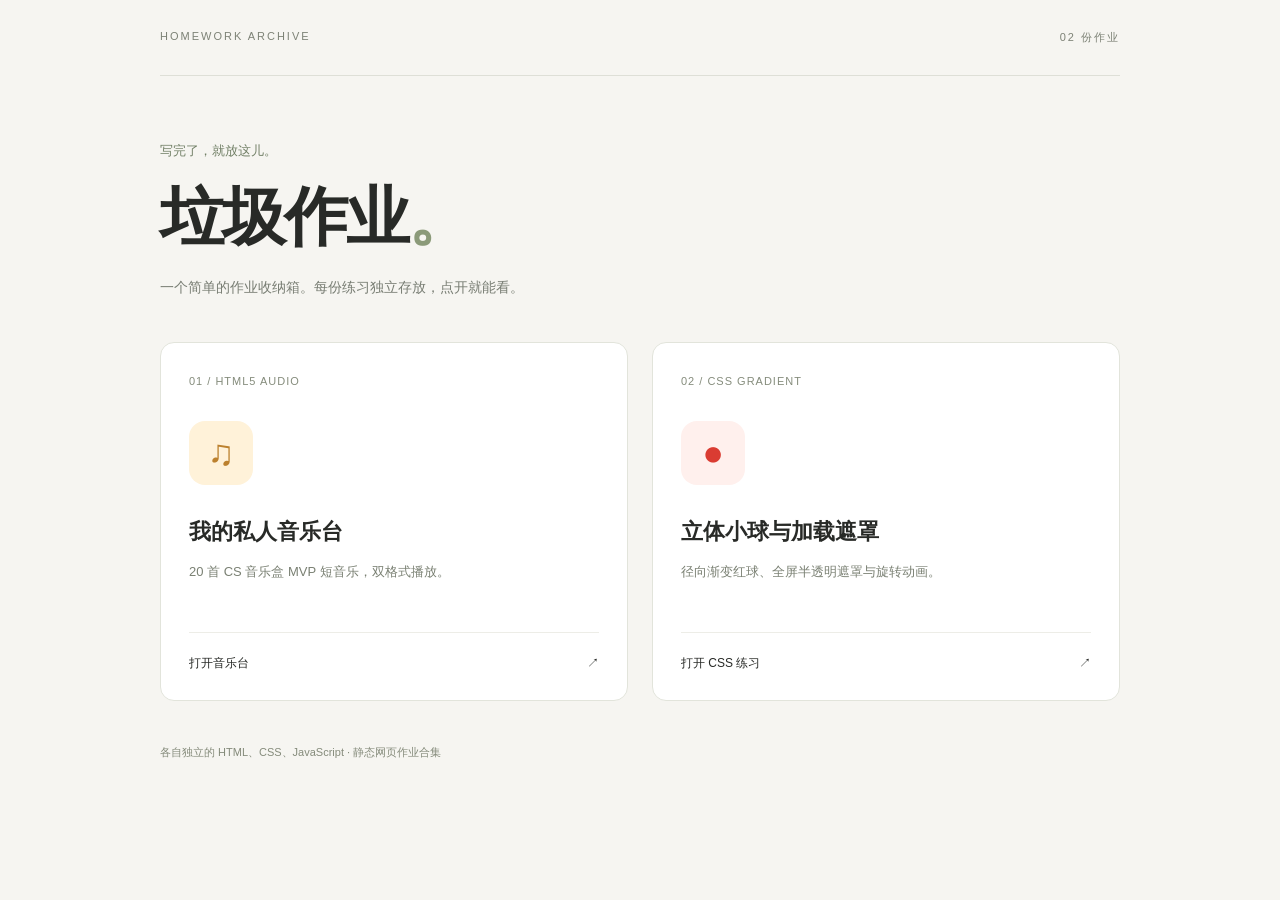
==== index.html @ c282f8b0 "Organize independent homework projects with an index page" ====
<!DOCTYPE html>
<html lang="zh-CN">
<head>
  <meta charset="UTF-8">
  <meta name="viewport" content="width=device-width, initial-scale=1.0">
  <title>垃圾作业 · 作业收纳箱</title>
  <link rel="stylesheet" href="style.css">
</head>
<body>
  <main>
    <header><span>HOMEWORK ARCHIVE</span><span>02 份作业</span></header>
    <p class="eyebrow">写完了，就放这儿。</p>
    <h1>垃圾作业<span>。</span></h1>
    <p class="intro">一个简单的作业收纳箱。每份练习独立存放，点开就能看。</p>
    <nav aria-label="作业目录">
      <a class="card music" href="music/index.html">
        <span class="number">01 / HTML5 AUDIO</span>
        <span class="symbol" aria-hidden="true">♫</span>
        <h2>我的私人音乐台</h2>
        <p>20 首 CS 音乐盒 MVP 短音乐，双格式播放。</p>
        <span class="enter">打开音乐台 <span aria-hidden="true">↗</span></span>
      </a>
      <a class="card ball" href="css-practice/index.html">
        <span class="number">02 / CSS GRADIENT</span>
        <span class="symbol" aria-hidden="true">●</span>
        <h2>立体小球与加载遮罩</h2>
        <p>径向渐变红球、全屏半透明遮罩与旋转动画。</p>
        <span class="enter">打开 CSS 练习 <span aria-hidden="true">↗</span></span>
      </a>
    </nav>
    <footer>各自独立的 HTML、CSS、JavaScript · 静态网页作业合集</footer>
  </main>
</body>
</html>
---- style.css ----
* { box-sizing: border-box; }
body { margin: 0; background: #f6f5f1; color: #282a27; font-family: "Segoe UI", "Microsoft YaHei", sans-serif; }
main { width: min(960px, calc(100% - 40px)); margin: auto; }
header { display: flex; justify-content: space-between; border-bottom: 1px solid #dedfd7; padding: 30px 0; font-size: 11px; letter-spacing: 2px; color: #7d8276; }
.eyebrow { margin-top: 66px; font-size: 13px; color: #728067; }
h1 { font-size: clamp(40px, 7vw, 64px); margin: 14px 0; letter-spacing: -2px; }
h1 > span { color: #8b9a79; }
.intro { color: #797e74; line-height: 1.8; font-size: 14px; }
nav { display: grid; grid-template-columns: 1fr 1fr; gap: 24px; margin: 42px 0; }
.card { display: block; text-decoration: none; color: inherit; background: #fff; border: 1px solid #e2e4db; border-radius: 14px; padding: 28px; transition: transform .2s, border-color .2s; }
.card:hover { transform: translateY(-4px); border-color: #97a187; }
.card:focus-visible { outline: 3px solid #728067; outline-offset: 5px; }
.number { color: #858c7c; font-size: 11px; letter-spacing: 1px; }
.symbol { display: grid; place-items: center; width: 64px; height: 64px; margin: 32px 0; border-radius: 16px; font-size: 36px; background: #fff2d9; color: #bc812e; }
.ball .symbol { color: #da3c32; background: #fff0ed; }
h2 { font-size: 22px; margin: 0 0 12px; }
.card p { font-size: 13px; line-height: 1.8; color: #7a8073; min-height: 46px; }
.enter { display: flex; justify-content: space-between; padding-top: 22px; margin-top: 26px; border-top: 1px solid #ededE7; font-size: 12px; }
footer { font-size: 11px; color: #858b7b; padding-bottom: 30px; line-height: 1.8; }
@media(max-width: 640px) { nav { grid-template-columns: 1fr; } .eyebrow { margin-top: 40px; } }
@media(prefers-reduced-motion: reduce) { .card { transition: none; } }
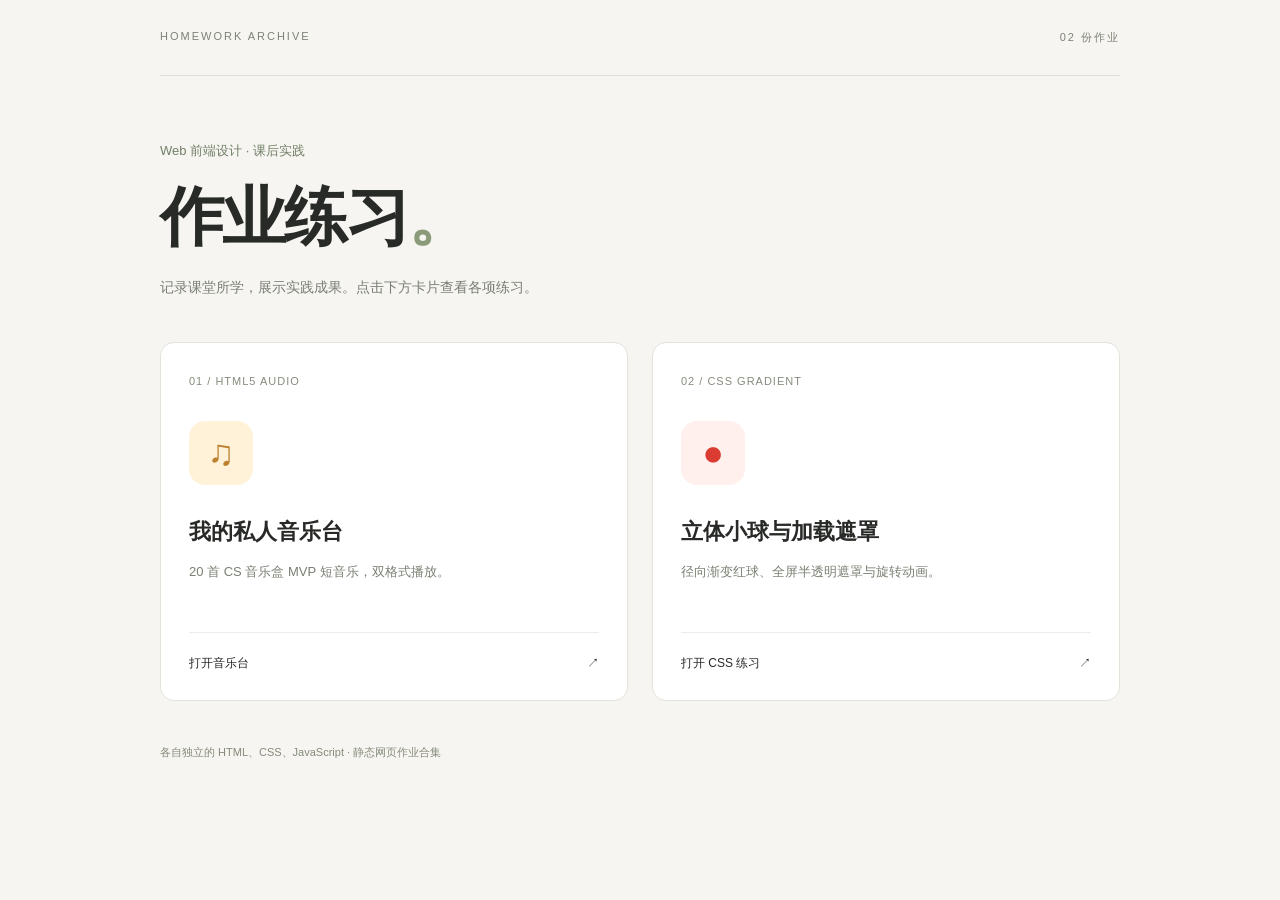
==== commit 3a640818: "Rename homework collection for classroom submission" ====
--- a/index.html
+++ b/index.html
@@ -3,15 +3,15 @@
 <head>
   <meta charset="UTF-8">
   <meta name="viewport" content="width=device-width, initial-scale=1.0">
-  <title>垃圾作业 · 作业收纳箱</title>
+  <title>作业练习 · Web 前端设计</title>
   <link rel="stylesheet" href="style.css">
 </head>
 <body>
   <main>
     <header><span>HOMEWORK ARCHIVE</span><span>02 份作业</span></header>
-    <p class="eyebrow">写完了，就放这儿。</p>
-    <h1>垃圾作业<span>。</span></h1>
-    <p class="intro">一个简单的作业收纳箱。每份练习独立存放，点开就能看。</p>
+    <p class="eyebrow">Web 前端设计 · 课后实践</p>
+    <h1>作业练习<span>。</span></h1>
+    <p class="intro">记录课堂所学，展示实践成果。点击下方卡片查看各项练习。</p>
     <nav aria-label="作业目录">
       <a class="card music" href="music/index.html">
         <span class="number">01 / HTML5 AUDIO</span>
